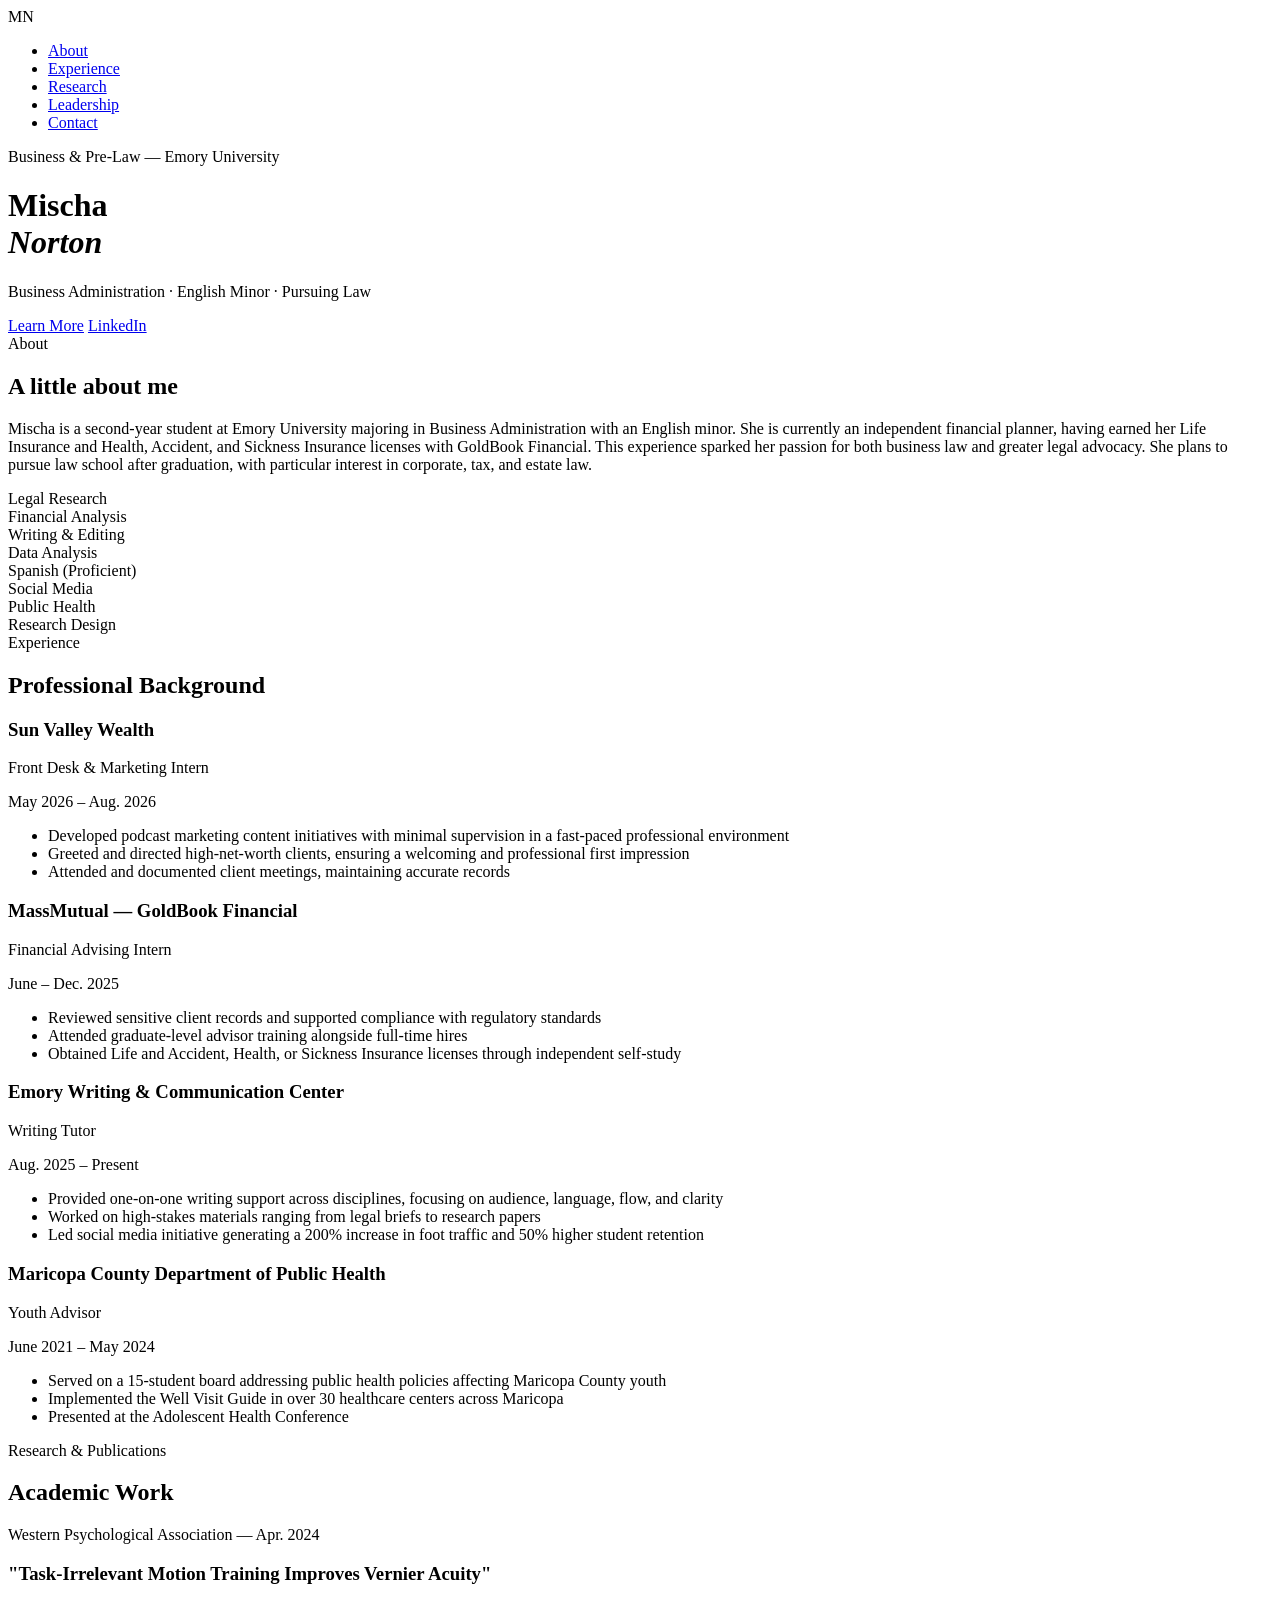
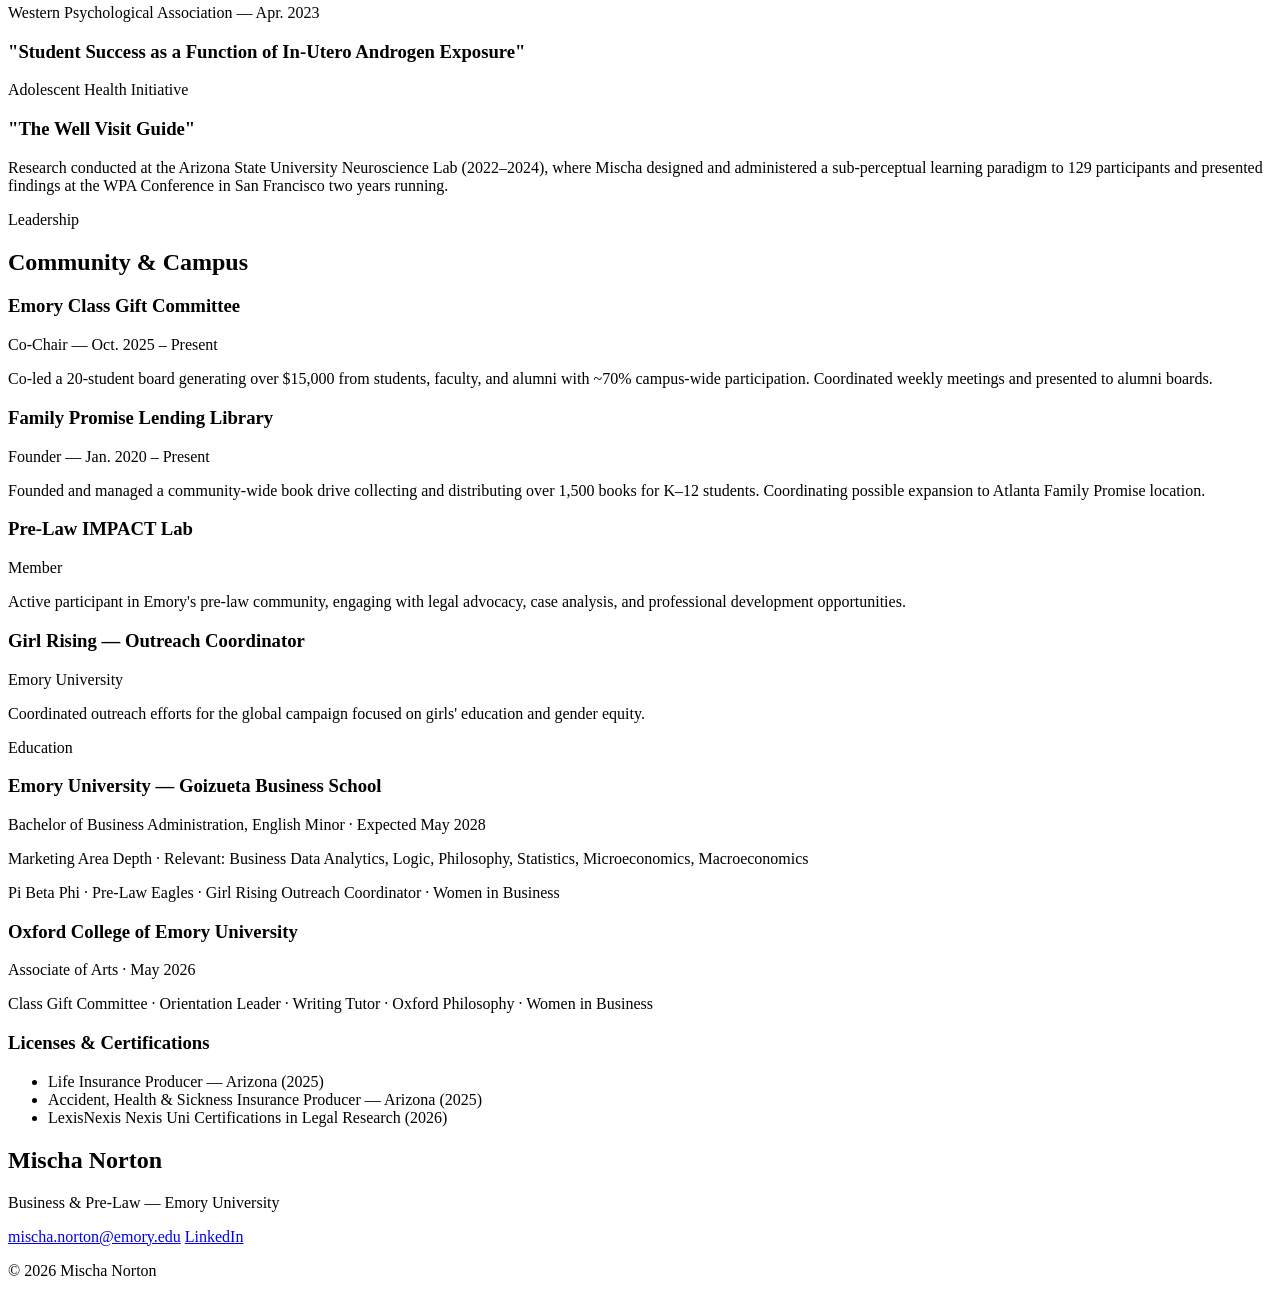
==== index.html @ 6b49c7af "Rename website to index.html" ====
<!DOCTYPE html>
<html lang="en">
  <head>
    <meta charset="UTF-8" />
    <meta name="viewport" content="width=device-width, initial-scale=1.0" />
    <title>Mischa Norton</title>
    <link rel="stylesheet" href="styles.css" />
    <link href="https://fonts.googleapis.com/css2?family=Cormorant+Garamond:ital,wght@0,300;0,400;0,500;0,600;1,300;1,400&family=DM+Sans:wght@300;400;500&display=swap" rel="stylesheet" />
  </head>
  <body>

    <!-- NAV -->
    <nav>
      <div class="nav-name">MN</div>
      <ul class="nav-links">
        <li><a href="#about">About</a></li>
        <li><a href="#experience">Experience</a></li>
        <li><a href="#research">Research</a></li>
        <li><a href="#leadership">Leadership</a></li>
        <li><a href="#contact">Contact</a></li>
      </ul>
    </nav>

    <!-- HERO -->
    <header class="hero">
      <div class="hero-inner">
        <p class="hero-eyebrow">Business &amp; Pre-Law &mdash; Emory University</p>
        <h1 class="hero-name">Mischa<br><em>Norton</em></h1>
        <p class="hero-sub">Business Administration &middot; English Minor &middot; Pursuing Law</p>
        <div class="hero-cta">
          <a href="#about" class="btn-primary">Learn More</a>
          <a href="https://www.linkedin.com/in/mischa-r-norton" target="_blank" class="btn-secondary">LinkedIn</a>
        </div>
      </div>
      <div class="hero-deco"></div>
    </header>

    <!-- ABOUT -->
    <section id="about" class="section section-light">
      <div class="container two-col">
        <div class="col-label">
          <span class="label">About</span>
        </div>
        <div class="col-content">
          <h2>A little about me</h2>
          <p class="about-text">
            Mischa is a second-year student at Emory University majoring in Business Administration with an English minor. She is currently an independent financial planner, having earned her Life Insurance and Health, Accident, and Sickness Insurance licenses with GoldBook Financial. This experience sparked her passion for both business law and greater legal advocacy. She plans to pursue law school after graduation, with particular interest in corporate, tax, and estate law.
          </p>
          <div class="skills-grid">
            <div class="skill-tag">Legal Research</div>
            <div class="skill-tag">Financial Analysis</div>
            <div class="skill-tag">Writing &amp; Editing</div>
            <div class="skill-tag">Data Analysis</div>
            <div class="skill-tag">Spanish (Proficient)</div>
            <div class="skill-tag">Social Media</div>
            <div class="skill-tag">Public Health</div>
            <div class="skill-tag">Research Design</div>
          </div>
        </div>
      </div>
    </section>

    <!-- EXPERIENCE -->
    <section id="experience" class="section section-blush">
      <div class="container">
        <div class="section-header">
          <span class="label">Experience</span>
          <h2>Professional Background</h2>
        </div>
        <div class="cards">

          <article class="card">
            <div class="card-top">
              <div>
                <h3>Sun Valley Wealth</h3>
                <p class="card-role">Front Desk &amp; Marketing Intern</p>
              </div>
              <span class="card-date">May 2026 &ndash; Aug. 2026</span>
            </div>
            <ul>
              <li>Developed podcast marketing content initiatives with minimal supervision in a fast-paced professional environment</li>
              <li>Greeted and directed high-net-worth clients, ensuring a welcoming and professional first impression</li>
              <li>Attended and documented client meetings, maintaining accurate records</li>
            </ul>
          </article>

          <article class="card">
            <div class="card-top">
              <div>
                <h3>MassMutual &mdash; GoldBook Financial</h3>
                <p class="card-role">Financial Advising Intern</p>
              </div>
              <span class="card-date">June &ndash; Dec. 2025</span>
            </div>
            <ul>
              <li>Reviewed sensitive client records and supported compliance with regulatory standards</li>
              <li>Attended graduate-level advisor training alongside full-time hires</li>
              <li>Obtained Life and Accident, Health, or Sickness Insurance licenses through independent self-study</li>
            </ul>
          </article>

          <article class="card">
            <div class="card-top">
              <div>
                <h3>Emory Writing &amp; Communication Center</h3>
                <p class="card-role">Writing Tutor</p>
              </div>
              <span class="card-date">Aug. 2025 &ndash; Present</span>
            </div>
            <ul>
              <li>Provided one-on-one writing support across disciplines, focusing on audience, language, flow, and clarity</li>
              <li>Worked on high-stakes materials ranging from legal briefs to research papers</li>
              <li>Led social media initiative generating a 200% increase in foot traffic and 50% higher student retention</li>
            </ul>
          </article>

          <article class="card">
            <div class="card-top">
              <div>
                <h3>Maricopa County Department of Public Health</h3>
                <p class="card-role">Youth Advisor</p>
              </div>
              <span class="card-date">June 2021 &ndash; May 2024</span>
            </div>
            <ul>
              <li>Served on a 15-student board addressing public health policies affecting Maricopa County youth</li>
              <li>Implemented the Well Visit Guide in over 30 healthcare centers across Maricopa</li>
              <li>Presented at the Adolescent Health Conference</li>
            </ul>
          </article>

        </div>
      </div>
    </section>

    <!-- RESEARCH -->
    <section id="research" class="section section-navy">
      <div class="container">
        <div class="section-header section-header-light">
          <span class="label label-light">Research &amp; Publications</span>
          <h2 class="light">Academic Work</h2>
        </div>
        <div class="research-grid">
          <div class="research-card">
            <p class="research-venue">Western Psychological Association &mdash; Apr. 2024</p>
            <h3 class="research-title">"Task-Irrelevant Motion Training Improves Vernier Acuity"</h3>
          </div>
          <div class="research-card">
            <p class="research-venue">Western Psychological Association &mdash; Apr. 2023</p>
            <h3 class="research-title">"Student Success as a Function of In-Utero Androgen Exposure"</h3>
          </div>
          <div class="research-card">
            <p class="research-venue">Adolescent Health Initiative</p>
            <h3 class="research-title">"The Well Visit Guide"</h3>
          </div>
        </div>
        <div class="research-note">
          <p>Research conducted at the Arizona State University Neuroscience Lab (2022&ndash;2024), where Mischa designed and administered a sub-perceptual learning paradigm to 129 participants and presented findings at the WPA Conference in San Francisco two years running.</p>
        </div>
      </div>
    </section>

    <!-- LEADERSHIP -->
    <section id="leadership" class="section section-light">
      <div class="container">
        <div class="section-header">
          <span class="label">Leadership</span>
          <h2>Community &amp; Campus</h2>
        </div>
        <div class="leadership-grid">

          <div class="leadership-item">
            <h3>Emory Class Gift Committee</h3>
            <p class="leadership-role">Co-Chair &mdash; Oct. 2025 &ndash; Present</p>
            <p>Co-led a 20-student board generating over $15,000 from students, faculty, and alumni with ~70% campus-wide participation. Coordinated weekly meetings and presented to alumni boards.</p>
          </div>

          <div class="leadership-item">
            <h3>Family Promise Lending Library</h3>
            <p class="leadership-role">Founder &mdash; Jan. 2020 &ndash; Present</p>
            <p>Founded and managed a community-wide book drive collecting and distributing over 1,500 books for K&ndash;12 students. Coordinating possible expansion to Atlanta Family Promise location.</p>
          </div>

          <div class="leadership-item">
            <h3>Pre-Law IMPACT Lab</h3>
            <p class="leadership-role">Member</p>
            <p>Active participant in Emory's pre-law community, engaging with legal advocacy, case analysis, and professional development opportunities.</p>
          </div>

          <div class="leadership-item">
            <h3>Girl Rising &mdash; Outreach Coordinator</h3>
            <p class="leadership-role">Emory University</p>
            <p>Coordinated outreach efforts for the global campaign focused on girls' education and gender equity.</p>
          </div>

        </div>
      </div>
    </section>

    <!-- EDUCATION -->
    <section class="section section-blush">
      <div class="container two-col">
        <div class="col-label">
          <span class="label">Education</span>
        </div>
        <div class="col-content">
          <div class="edu-item">
            <h3>Emory University &mdash; Goizueta Business School</h3>
            <p class="edu-degree">Bachelor of Business Administration, English Minor &middot; Expected May 2028</p>
            <p class="edu-detail">Marketing Area Depth &middot; Relevant: Business Data Analytics, Logic, Philosophy, Statistics, Microeconomics, Macroeconomics</p>
            <p class="edu-activities">Pi Beta Phi &middot; Pre-Law Eagles &middot; Girl Rising Outreach Coordinator &middot; Women in Business</p>
          </div>
          <div class="edu-divider"></div>
          <div class="edu-item">
            <h3>Oxford College of Emory University</h3>
            <p class="edu-degree">Associate of Arts &middot; May 2026</p>
            <p class="edu-activities">Class Gift Committee &middot; Orientation Leader &middot; Writing Tutor &middot; Oxford Philosophy &middot; Women in Business</p>
          </div>
          <div class="edu-divider"></div>
          <div class="certifications">
            <h3>Licenses &amp; Certifications</h3>
            <ul class="cert-list">
              <li>Life Insurance Producer &mdash; Arizona (2025)</li>
              <li>Accident, Health &amp; Sickness Insurance Producer &mdash; Arizona (2025)</li>
              <li>LexisNexis Nexis Uni Certifications in Legal Research (2026)</li>
            </ul>
          </div>
        </div>
      </div>
    </section>

    <!-- CONTACT -->
    <footer id="contact" class="footer">
      <div class="container footer-inner">
        <div class="footer-left">
          <h2 class="footer-name">Mischa Norton</h2>
          <p class="footer-tagline">Business &amp; Pre-Law &mdash; Emory University</p>
        </div>
        <div class="footer-links">
          <a href="mailto:mischa.norton@emory.edu">mischa.norton@emory.edu</a>
          <a href="https://www.linkedin.com/in/mischa-r-norton" target="_blank">LinkedIn</a>
        </div>
      </div>
      <p class="footer-copy">&copy; 2026 Mischa Norton</p>
    </footer>

  </body>
</html>
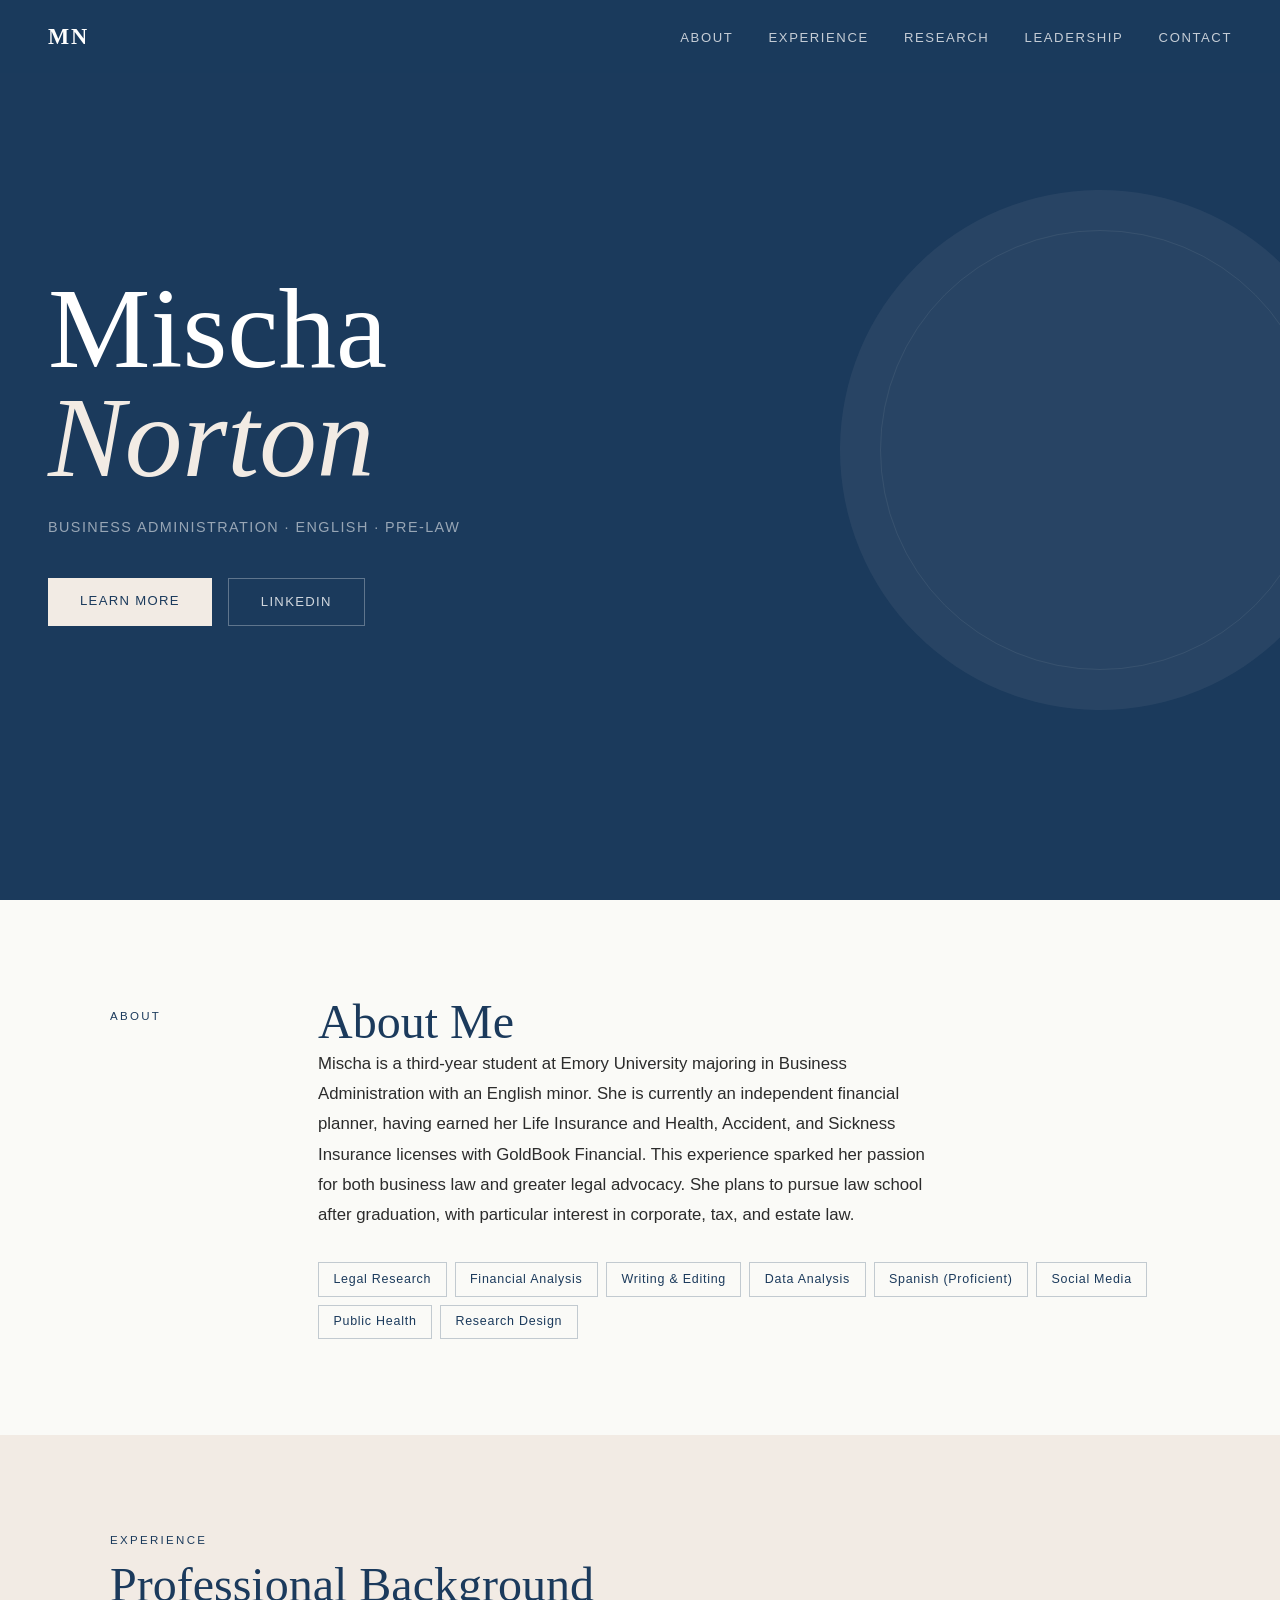
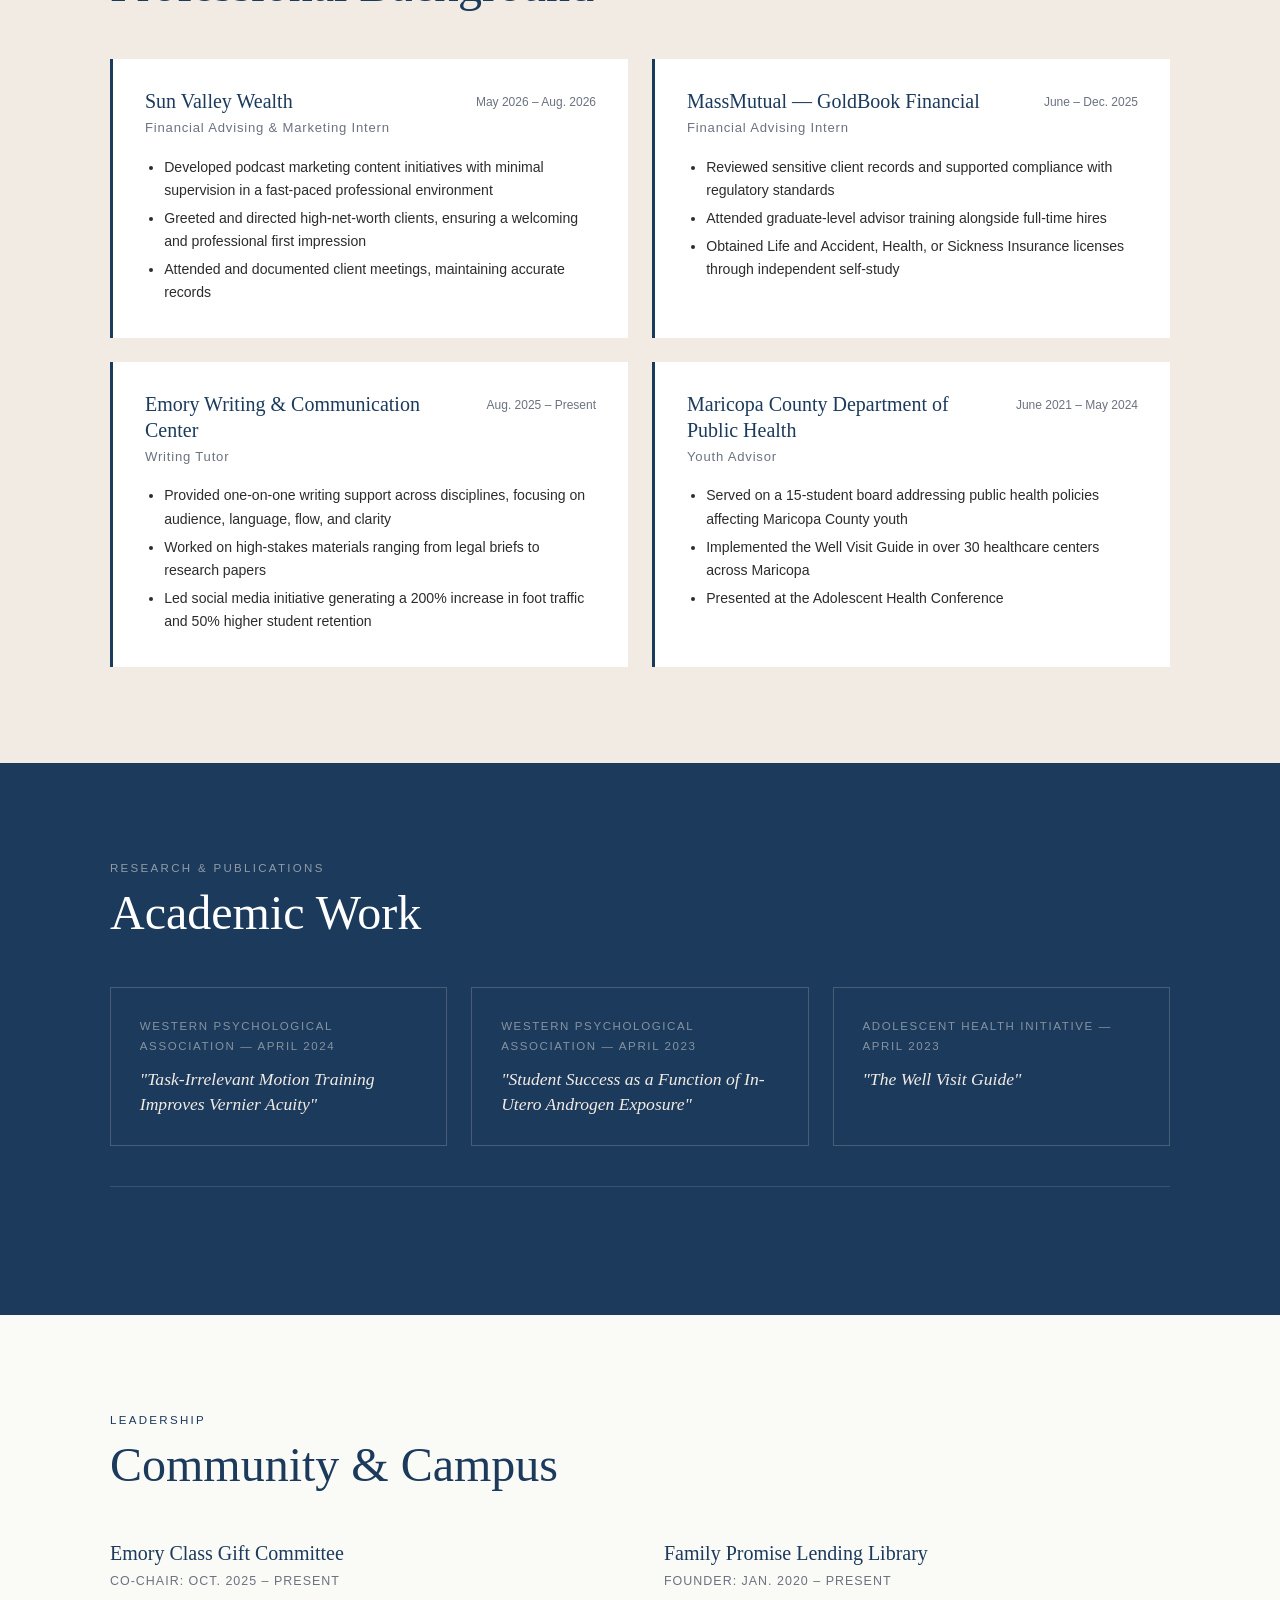
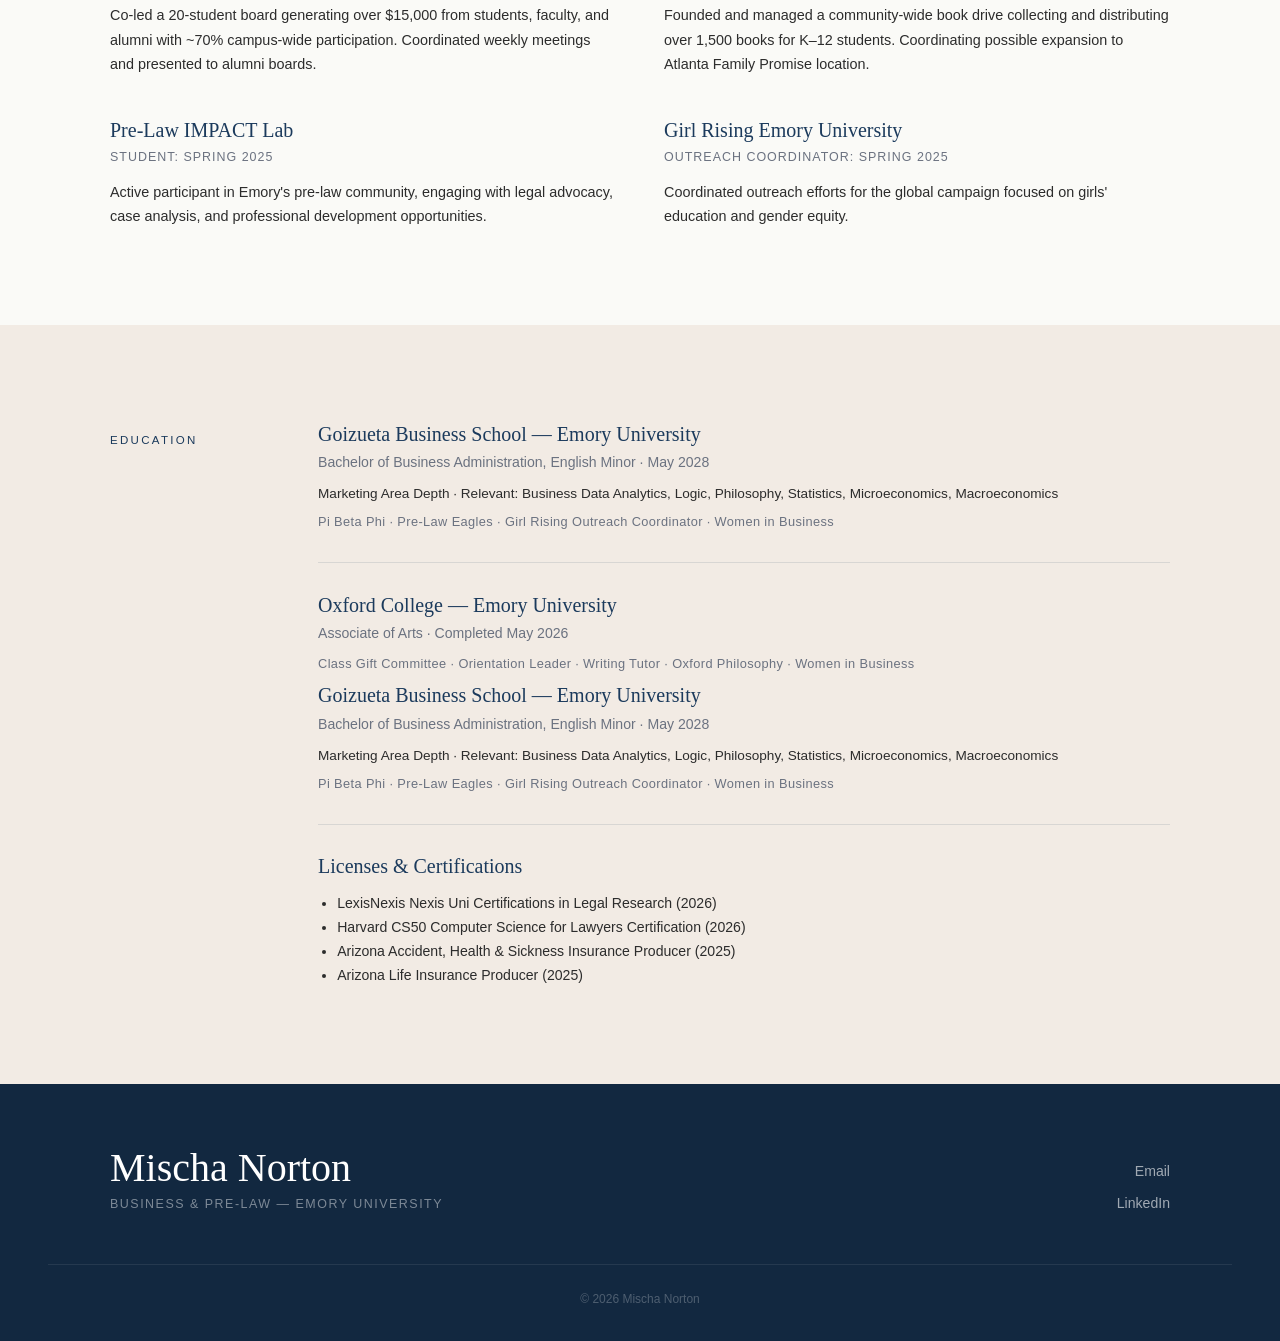
==== commit da54d619: "Add image battles and Crocodilo Casino" ====
--- a/index.html
+++ b/index.html
@@ -24,9 +24,8 @@
     <!-- HERO -->
     <header class="hero">
       <div class="hero-inner">
-        <p class="hero-eyebrow">Business &amp; Pre-Law &mdash; Emory University</p>
         <h1 class="hero-name">Mischa<br><em>Norton</em></h1>
-        <p class="hero-sub">Business Administration &middot; English Minor &middot; Pursuing Law</p>
+        <p class="hero-sub">Business Administration &middot; English  &middot; Pre-Law</p>
         <div class="hero-cta">
           <a href="#about" class="btn-primary">Learn More</a>
           <a href="https://www.linkedin.com/in/mischa-r-norton" target="_blank" class="btn-secondary">LinkedIn</a>
@@ -42,9 +41,9 @@
           <span class="label">About</span>
         </div>
         <div class="col-content">
-          <h2>A little about me</h2>
+          <h2>About Me</h2>
           <p class="about-text">
-            Mischa is a second-year student at Emory University majoring in Business Administration with an English minor. She is currently an independent financial planner, having earned her Life Insurance and Health, Accident, and Sickness Insurance licenses with GoldBook Financial. This experience sparked her passion for both business law and greater legal advocacy. She plans to pursue law school after graduation, with particular interest in corporate, tax, and estate law.
+            Mischa is a third-year student at Emory University majoring in Business Administration with an English minor. She is currently an independent financial planner, having earned her Life Insurance and Health, Accident, and Sickness Insurance licenses with GoldBook Financial. This experience sparked her passion for both business law and greater legal advocacy. She plans to pursue law school after graduation, with particular interest in corporate, tax, and estate law.
           </p>
           <div class="skills-grid">
             <div class="skill-tag">Legal Research</div>
@@ -73,7 +72,7 @@
             <div class="card-top">
               <div>
                 <h3>Sun Valley Wealth</h3>
-                <p class="card-role">Front Desk &amp; Marketing Intern</p>
+                <p class="card-role">Financial Advising &amp; Marketing Intern</p>
               </div>
               <span class="card-date">May 2026 &ndash; Aug. 2026</span>
             </div>
@@ -142,20 +141,19 @@
         </div>
         <div class="research-grid">
           <div class="research-card">
-            <p class="research-venue">Western Psychological Association &mdash; Apr. 2024</p>
+            <p class="research-venue">Western Psychological Association &mdash; April 2024</p>
             <h3 class="research-title">"Task-Irrelevant Motion Training Improves Vernier Acuity"</h3>
           </div>
           <div class="research-card">
-            <p class="research-venue">Western Psychological Association &mdash; Apr. 2023</p>
+            <p class="research-venue">Western Psychological Association &mdash; April 2023</p>
             <h3 class="research-title">"Student Success as a Function of In-Utero Androgen Exposure"</h3>
           </div>
           <div class="research-card">
-            <p class="research-venue">Adolescent Health Initiative</p>
+            <p class="research-venue">Adolescent Health Initiative &mdash; April 2023</p>
             <h3 class="research-title">"The Well Visit Guide"</h3>
           </div>
         </div>
         <div class="research-note">
-          <p>Research conducted at the Arizona State University Neuroscience Lab (2022&ndash;2024), where Mischa designed and administered a sub-perceptual learning paradigm to 129 participants and presented findings at the WPA Conference in San Francisco two years running.</p>
         </div>
       </div>
     </section>
@@ -171,25 +169,25 @@
 
           <div class="leadership-item">
             <h3>Emory Class Gift Committee</h3>
-            <p class="leadership-role">Co-Chair &mdash; Oct. 2025 &ndash; Present</p>
+            <p class="leadership-role">Co-Chair: Oct. 2025 &ndash; Present</p>
             <p>Co-led a 20-student board generating over $15,000 from students, faculty, and alumni with ~70% campus-wide participation. Coordinated weekly meetings and presented to alumni boards.</p>
           </div>
 
           <div class="leadership-item">
             <h3>Family Promise Lending Library</h3>
-            <p class="leadership-role">Founder &mdash; Jan. 2020 &ndash; Present</p>
+            <p class="leadership-role">Founder: Jan. 2020 &ndash; Present</p>
             <p>Founded and managed a community-wide book drive collecting and distributing over 1,500 books for K&ndash;12 students. Coordinating possible expansion to Atlanta Family Promise location.</p>
           </div>
 
           <div class="leadership-item">
             <h3>Pre-Law IMPACT Lab</h3>
-            <p class="leadership-role">Member</p>
+            <p class="leadership-role">Student: Spring 2025</p>
             <p>Active participant in Emory's pre-law community, engaging with legal advocacy, case analysis, and professional development opportunities.</p>
           </div>
 
           <div class="leadership-item">
-            <h3>Girl Rising &mdash; Outreach Coordinator</h3>
-            <p class="leadership-role">Emory University</p>
+            <h3>Girl Rising Emory University</h3>
+            <p class="leadership-role">Outreach Coordinator: Spring 2025</p>
             <p>Coordinated outreach efforts for the global campaign focused on girls' education and gender equity.</p>
           </div>
 
@@ -205,24 +203,32 @@
         </div>
         <div class="col-content">
           <div class="edu-item">
-            <h3>Emory University &mdash; Goizueta Business School</h3>
-            <p class="edu-degree">Bachelor of Business Administration, English Minor &middot; Expected May 2028</p>
+            <h3>Goizueta Business School — Emory University</h3>
+            <p class="edu-degree">Bachelor of Business Administration, English Minor &middot; May 2028</p>
             <p class="edu-detail">Marketing Area Depth &middot; Relevant: Business Data Analytics, Logic, Philosophy, Statistics, Microeconomics, Macroeconomics</p>
             <p class="edu-activities">Pi Beta Phi &middot; Pre-Law Eagles &middot; Girl Rising Outreach Coordinator &middot; Women in Business</p>
           </div>
           <div class="edu-divider"></div>
           <div class="edu-item">
-            <h3>Oxford College of Emory University</h3>
-            <p class="edu-degree">Associate of Arts &middot; May 2026</p>
+            <h3>Oxford College — Emory University</h3>
+            <p class="edu-degree">Associate of Arts &middot; Completed May 2026</p>
             <p class="edu-activities">Class Gift Committee &middot; Orientation Leader &middot; Writing Tutor &middot; Oxford Philosophy &middot; Women in Business</p>
+          </div>
+          <div class="edu-item">
+            <h3>Goizueta Business School — Emory University</h3>
+            <p class="edu-degree">Bachelor of Business Administration, English Minor &middot; May 2028</p>
+            <p class="edu-detail">Marketing Area Depth &middot; Relevant: Business Data Analytics, Logic, Philosophy, Statistics, Microeconomics, Macroeconomics</p>
+            <p class="edu-activities">Pi Beta Phi &middot; Pre-Law Eagles &middot; Girl Rising Outreach Coordinator &middot; Women in Business</p>
           </div>
           <div class="edu-divider"></div>
           <div class="certifications">
             <h3>Licenses &amp; Certifications</h3>
             <ul class="cert-list">
-              <li>Life Insurance Producer &mdash; Arizona (2025)</li>
-              <li>Accident, Health &amp; Sickness Insurance Producer &mdash; Arizona (2025)</li>
               <li>LexisNexis Nexis Uni Certifications in Legal Research (2026)</li>
+              <li>Harvard CS50 Computer Science for Lawyers Certification (2026)</li>
+              
+              <li>Arizona Accident, Health &amp; Sickness Insurance Producer (2025)</li>
+              <li>Arizona Life Insurance Producer (2025)</li>
             </ul>
           </div>
         </div>
@@ -237,7 +243,7 @@
           <p class="footer-tagline">Business &amp; Pre-Law &mdash; Emory University</p>
         </div>
         <div class="footer-links">
-          <a href="mailto:mischa.norton@emory.edu">mischa.norton@emory.edu</a>
+          <a href="mailto:mischa.norton@emory.edu">Email</a>
           <a href="https://www.linkedin.com/in/mischa-r-norton" target="_blank">LinkedIn</a>
         </div>
       </div>
--- a/styles.css
+++ b/styles.css
@@ -0,0 +1,529 @@
+/* =====================
+   CSS VARIABLES
+   ===================== */
+:root {
+  --navy:       #1B3A5C;
+  --navy-deep:  #122840;
+  --blush:      #F2EBE4;
+  --blush-dark: #E8DDD4;
+  --white:      #FFFFFF;
+  --cream:      #FAFAF7;
+  --charcoal:   #2C2C2C;
+  --mid:        #6B7280;
+  --accent:     #1B3A5C;
+  --font-display: 'Cormorant Garamond', Georgia, serif;
+  --font-body:    'DM Sans', sans-serif;
+}
+
+/* =====================
+   RESET & BASE
+   ===================== */
+*, *::before, *::after { box-sizing: border-box; margin: 0; padding: 0; }
+
+html { scroll-behavior: smooth; }
+
+body {
+  font-family: var(--font-body);
+  color: var(--charcoal);
+  background: var(--cream);
+  font-size: 16px;
+  line-height: 1.7;
+  -webkit-font-smoothing: antialiased;
+}
+
+img { display: block; max-width: 100%; }
+
+a { color: inherit; text-decoration: none; }
+
+ul { list-style: none; }
+
+/* =====================
+   NAV
+   ===================== */
+nav {
+  position: fixed;
+  top: 0; left: 0; right: 0;
+  z-index: 100;
+  display: flex;
+  align-items: center;
+  justify-content: space-between;
+  padding: 1.1rem 3rem;
+  background: rgba(27, 58, 92, 0.97);
+  backdrop-filter: blur(8px);
+}
+
+.nav-name {
+  font-family: var(--font-display);
+  font-size: 1.4rem;
+  font-weight: 600;
+  color: var(--white);
+  letter-spacing: 0.08em;
+}
+
+.nav-links {
+  display: flex;
+  gap: 2.2rem;
+}
+
+.nav-links a {
+  font-size: 0.82rem;
+  font-weight: 400;
+  letter-spacing: 0.12em;
+  text-transform: uppercase;
+  color: rgba(255,255,255,0.75);
+  transition: color 0.2s;
+}
+
+.nav-links a:hover { color: var(--white); }
+
+/* =====================
+   HERO
+   ===================== */
+.hero {
+  min-height: 100vh;
+  background: var(--navy);
+  display: flex;
+  align-items: center;
+  position: relative;
+  overflow: hidden;
+  padding: 0 3rem;
+}
+
+.hero-deco {
+  position: absolute;
+  right: -80px;
+  top: 50%;
+  transform: translateY(-50%);
+  width: 520px;
+  height: 520px;
+  border-radius: 50%;
+  background: rgba(242, 235, 228, 0.06);
+  pointer-events: none;
+}
+
+.hero-deco::before {
+  content: '';
+  position: absolute;
+  inset: 40px;
+  border-radius: 50%;
+  border: 1px solid rgba(242, 235, 228, 0.08);
+}
+
+.hero-inner {
+  max-width: 700px;
+  animation: fadeUp 0.9s ease both;
+}
+
+@keyframes fadeUp {
+  from { opacity: 0; transform: translateY(24px); }
+  to   { opacity: 1; transform: translateY(0); }
+}
+
+.hero-eyebrow {
+  font-size: 0.8rem;
+  letter-spacing: 0.18em;
+  text-transform: uppercase;
+  color: rgba(242, 235, 228, 0.6);
+  margin-bottom: 1.2rem;
+}
+
+.hero-name {
+  font-family: var(--font-display);
+  font-size: clamp(4rem, 9vw, 7.5rem);
+  font-weight: 300;
+  line-height: 0.95;
+  color: var(--white);
+  margin-bottom: 1.4rem;
+}
+
+.hero-name em {
+  font-style: italic;
+  color: var(--blush);
+}
+
+.hero-sub {
+  font-size: 0.9rem;
+  letter-spacing: 0.1em;
+  color: rgba(255,255,255,0.55);
+  margin-bottom: 2.4rem;
+  text-transform: uppercase;
+}
+
+.hero-cta {
+  display: flex;
+  gap: 1rem;
+  flex-wrap: wrap;
+}
+
+.btn-primary {
+  display: inline-block;
+  padding: 0.75rem 2rem;
+  background: var(--blush);
+  color: var(--navy);
+  font-size: 0.82rem;
+  font-weight: 500;
+  letter-spacing: 0.1em;
+  text-transform: uppercase;
+  transition: background 0.2s, color 0.2s;
+}
+
+.btn-primary:hover {
+  background: var(--white);
+}
+
+.btn-secondary {
+  display: inline-block;
+  padding: 0.75rem 2rem;
+  border: 1px solid rgba(255,255,255,0.3);
+  color: rgba(255,255,255,0.8);
+  font-size: 0.82rem;
+  font-weight: 400;
+  letter-spacing: 0.1em;
+  text-transform: uppercase;
+  transition: border-color 0.2s, color 0.2s;
+}
+
+.btn-secondary:hover {
+  border-color: var(--blush);
+  color: var(--blush);
+}
+
+/* =====================
+   SECTION SHELLS
+   ===================== */
+.section { padding: 6rem 3rem; }
+
+.section-light { background: var(--cream); }
+.section-blush { background: var(--blush); }
+.section-navy  { background: var(--navy); }
+
+.container { max-width: 1060px; margin: 0 auto; }
+
+.two-col {
+  display: grid;
+  grid-template-columns: 160px 1fr;
+  gap: 3rem;
+}
+
+.col-label { padding-top: 0.3rem; }
+
+/* =====================
+   LABELS & HEADINGS
+   ===================== */
+.label {
+  font-size: 0.72rem;
+  letter-spacing: 0.2em;
+  text-transform: uppercase;
+  color: var(--navy);
+  font-weight: 500;
+}
+
+.label-light { color: rgba(242,235,228,0.55); }
+
+.section-header { margin-bottom: 3rem; }
+.section-header .label { display: block; margin-bottom: 0.5rem; }
+
+h2 {
+  font-family: var(--font-display);
+  font-size: clamp(2rem, 4vw, 3rem);
+  font-weight: 400;
+  line-height: 1.1;
+  color: var(--navy);
+}
+
+h2.light { color: var(--white); }
+
+h3 {
+  font-family: var(--font-display);
+  font-size: 1.25rem;
+  font-weight: 500;
+  color: var(--navy);
+  line-height: 1.3;
+}
+
+/* =====================
+   ABOUT
+   ===================== */
+.about-text {
+  font-size: 1.05rem;
+  line-height: 1.8;
+  color: var(--charcoal);
+  margin-bottom: 2rem;
+  max-width: 620px;
+}
+
+.skills-grid {
+  display: flex;
+  flex-wrap: wrap;
+  gap: 0.5rem;
+}
+
+.skill-tag {
+  padding: 0.35rem 0.9rem;
+  border: 1px solid rgba(27,58,92,0.25);
+  font-size: 0.78rem;
+  letter-spacing: 0.06em;
+  color: var(--navy);
+  background: transparent;
+  transition: background 0.2s, color 0.2s;
+}
+
+.skill-tag:hover {
+  background: var(--navy);
+  color: var(--white);
+}
+
+/* =====================
+   EXPERIENCE CARDS
+   ===================== */
+.cards {
+  display: grid;
+  grid-template-columns: 1fr 1fr;
+  gap: 1.5rem;
+}
+
+.card {
+  background: var(--white);
+  padding: 1.8rem 2rem;
+  border-left: 3px solid var(--navy);
+  transition: transform 0.2s, box-shadow 0.2s;
+}
+
+.card:hover {
+  transform: translateY(-3px);
+  box-shadow: 0 8px 24px rgba(27,58,92,0.1);
+}
+
+.card-top {
+  display: flex;
+  justify-content: space-between;
+  align-items: flex-start;
+  gap: 1rem;
+  margin-bottom: 1rem;
+}
+
+.card-role {
+  font-size: 0.82rem;
+  letter-spacing: 0.06em;
+  color: var(--mid);
+  margin-top: 0.2rem;
+}
+
+.card-date {
+  font-size: 0.75rem;
+  color: var(--mid);
+  white-space: nowrap;
+  margin-top: 0.25rem;
+}
+
+.card ul {
+  list-style: disc;
+  padding-left: 1.2rem;
+}
+
+.card li {
+  font-size: 0.88rem;
+  color: var(--charcoal);
+  line-height: 1.65;
+  margin-bottom: 0.3rem;
+}
+
+/* =====================
+   RESEARCH
+   ===================== */
+.research-grid {
+  display: grid;
+  grid-template-columns: repeat(3, 1fr);
+  gap: 1.5rem;
+  margin-bottom: 2.5rem;
+}
+
+.research-card {
+  border: 1px solid rgba(242,235,228,0.2);
+  padding: 1.8rem;
+  transition: background 0.2s;
+}
+
+.research-card:hover {
+  background: rgba(242,235,228,0.05);
+}
+
+.research-venue {
+  font-size: 0.72rem;
+  letter-spacing: 0.14em;
+  text-transform: uppercase;
+  color: rgba(242,235,228,0.5);
+  margin-bottom: 0.7rem;
+}
+
+.research-title {
+  font-family: var(--font-display);
+  font-size: 1.1rem;
+  font-weight: 400;
+  font-style: italic;
+  color: var(--blush);
+  line-height: 1.4;
+}
+
+.research-note {
+  border-top: 1px solid rgba(242,235,228,0.15);
+  padding-top: 2rem;
+}
+
+.research-note p {
+  font-size: 0.9rem;
+  color: rgba(242,235,228,0.6);
+  max-width: 680px;
+  line-height: 1.75;
+}
+
+/* =====================
+   LEADERSHIP
+   ===================== */
+.leadership-grid {
+  display: grid;
+  grid-template-columns: 1fr 1fr;
+  gap: 2.5rem 3rem;
+}
+
+.leadership-item h3 {
+  margin-bottom: 0.3rem;
+}
+
+.leadership-role {
+  font-size: 0.78rem;
+  letter-spacing: 0.08em;
+  text-transform: uppercase;
+  color: var(--mid);
+  margin-bottom: 0.7rem;
+}
+
+.leadership-item p:last-child {
+  font-size: 0.9rem;
+  color: var(--charcoal);
+  line-height: 1.7;
+}
+
+/* =====================
+   EDUCATION
+   ===================== */
+.edu-item { margin-bottom: 0.5rem; }
+
+.edu-degree {
+  font-size: 0.88rem;
+  color: var(--mid);
+  margin-top: 0.3rem;
+  margin-bottom: 0.4rem;
+}
+
+.edu-detail {
+  font-size: 0.85rem;
+  color: var(--charcoal);
+  margin-bottom: 0.4rem;
+}
+
+.edu-activities {
+  font-size: 0.8rem;
+  color: var(--mid);
+  letter-spacing: 0.03em;
+}
+
+.edu-divider {
+  height: 1px;
+  background: rgba(27,58,92,0.12);
+  margin: 1.8rem 0;
+}
+
+.certifications h3 { margin-bottom: 0.8rem; }
+
+.cert-list {
+  list-style: disc;
+  padding-left: 1.2rem;
+}
+
+.cert-list li {
+  font-size: 0.88rem;
+  color: var(--charcoal);
+  line-height: 1.7;
+}
+
+/* =====================
+   FOOTER
+   ===================== */
+.footer {
+  background: var(--navy-deep);
+  padding: 4rem 3rem 2rem;
+  color: var(--white);
+}
+
+.footer-inner {
+  display: flex;
+  justify-content: space-between;
+  align-items: flex-end;
+  gap: 2rem;
+  margin-bottom: 3rem;
+  flex-wrap: wrap;
+}
+
+.footer-name {
+  font-family: var(--font-display);
+  font-size: 2.5rem;
+  font-weight: 300;
+  color: var(--white);
+  line-height: 1;
+  margin-bottom: 0.4rem;
+}
+
+.footer-tagline {
+  font-size: 0.78rem;
+  letter-spacing: 0.12em;
+  text-transform: uppercase;
+  color: rgba(255,255,255,0.45);
+}
+
+.footer-links {
+  display: flex;
+  flex-direction: column;
+  align-items: flex-end;
+  gap: 0.5rem;
+}
+
+.footer-links a {
+  font-size: 0.88rem;
+  color: rgba(255,255,255,0.6);
+  transition: color 0.2s;
+}
+
+.footer-links a:hover { color: var(--blush); }
+
+.footer-copy {
+  font-size: 0.75rem;
+  color: rgba(255,255,255,0.25);
+  text-align: center;
+  border-top: 1px solid rgba(255,255,255,0.08);
+  padding-top: 1.5rem;
+}
+
+/* =====================
+   RESPONSIVE
+   ===================== */
+@media (max-width: 768px) {
+  nav { padding: 1rem 1.5rem; }
+  .nav-links { gap: 1.2rem; }
+  .nav-links a { font-size: 0.75rem; }
+
+  .hero { padding: 6rem 1.5rem 3rem; }
+  .section { padding: 4rem 1.5rem; }
+
+  .two-col {
+    grid-template-columns: 1fr;
+    gap: 1rem;
+  }
+
+  .cards { grid-template-columns: 1fr; }
+  .research-grid { grid-template-columns: 1fr; }
+  .leadership-grid { grid-template-columns: 1fr; }
+
+  .footer-inner { flex-direction: column; align-items: flex-start; }
+  .footer-links { align-items: flex-start; }
+}
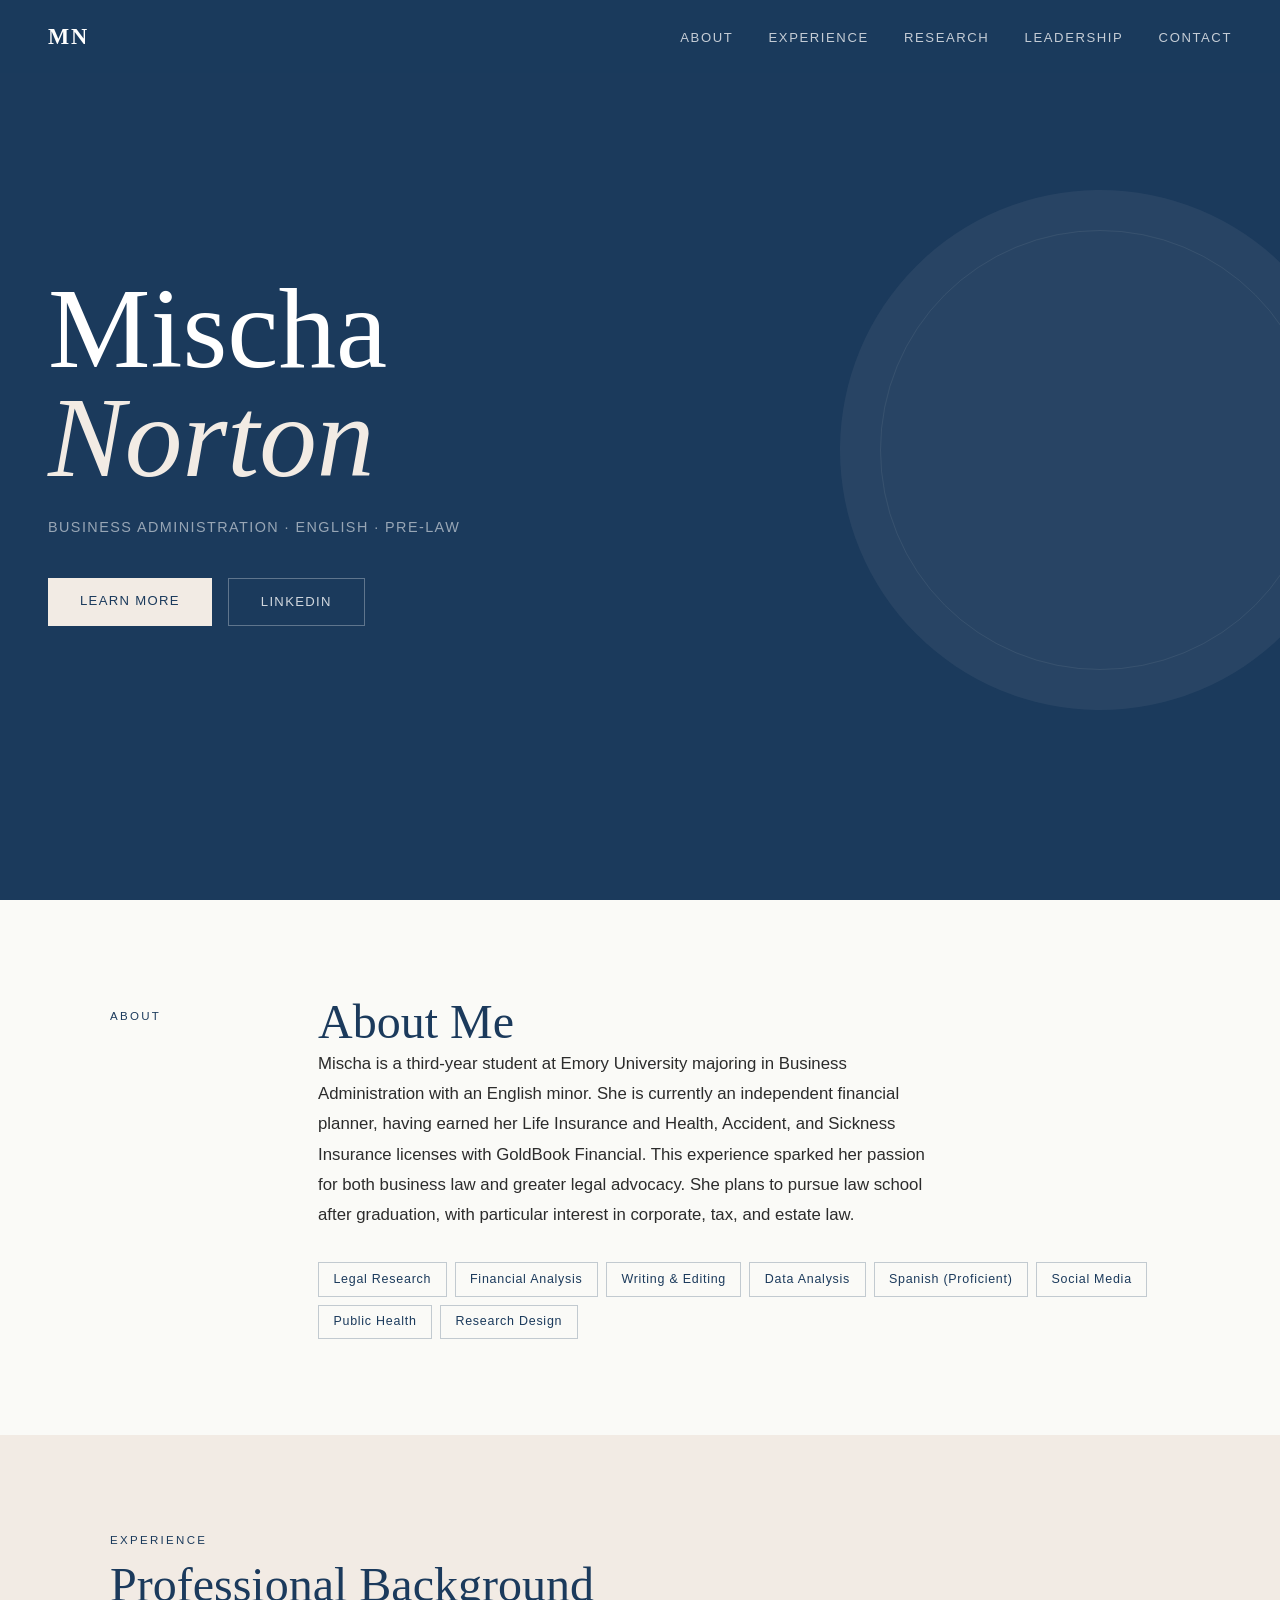
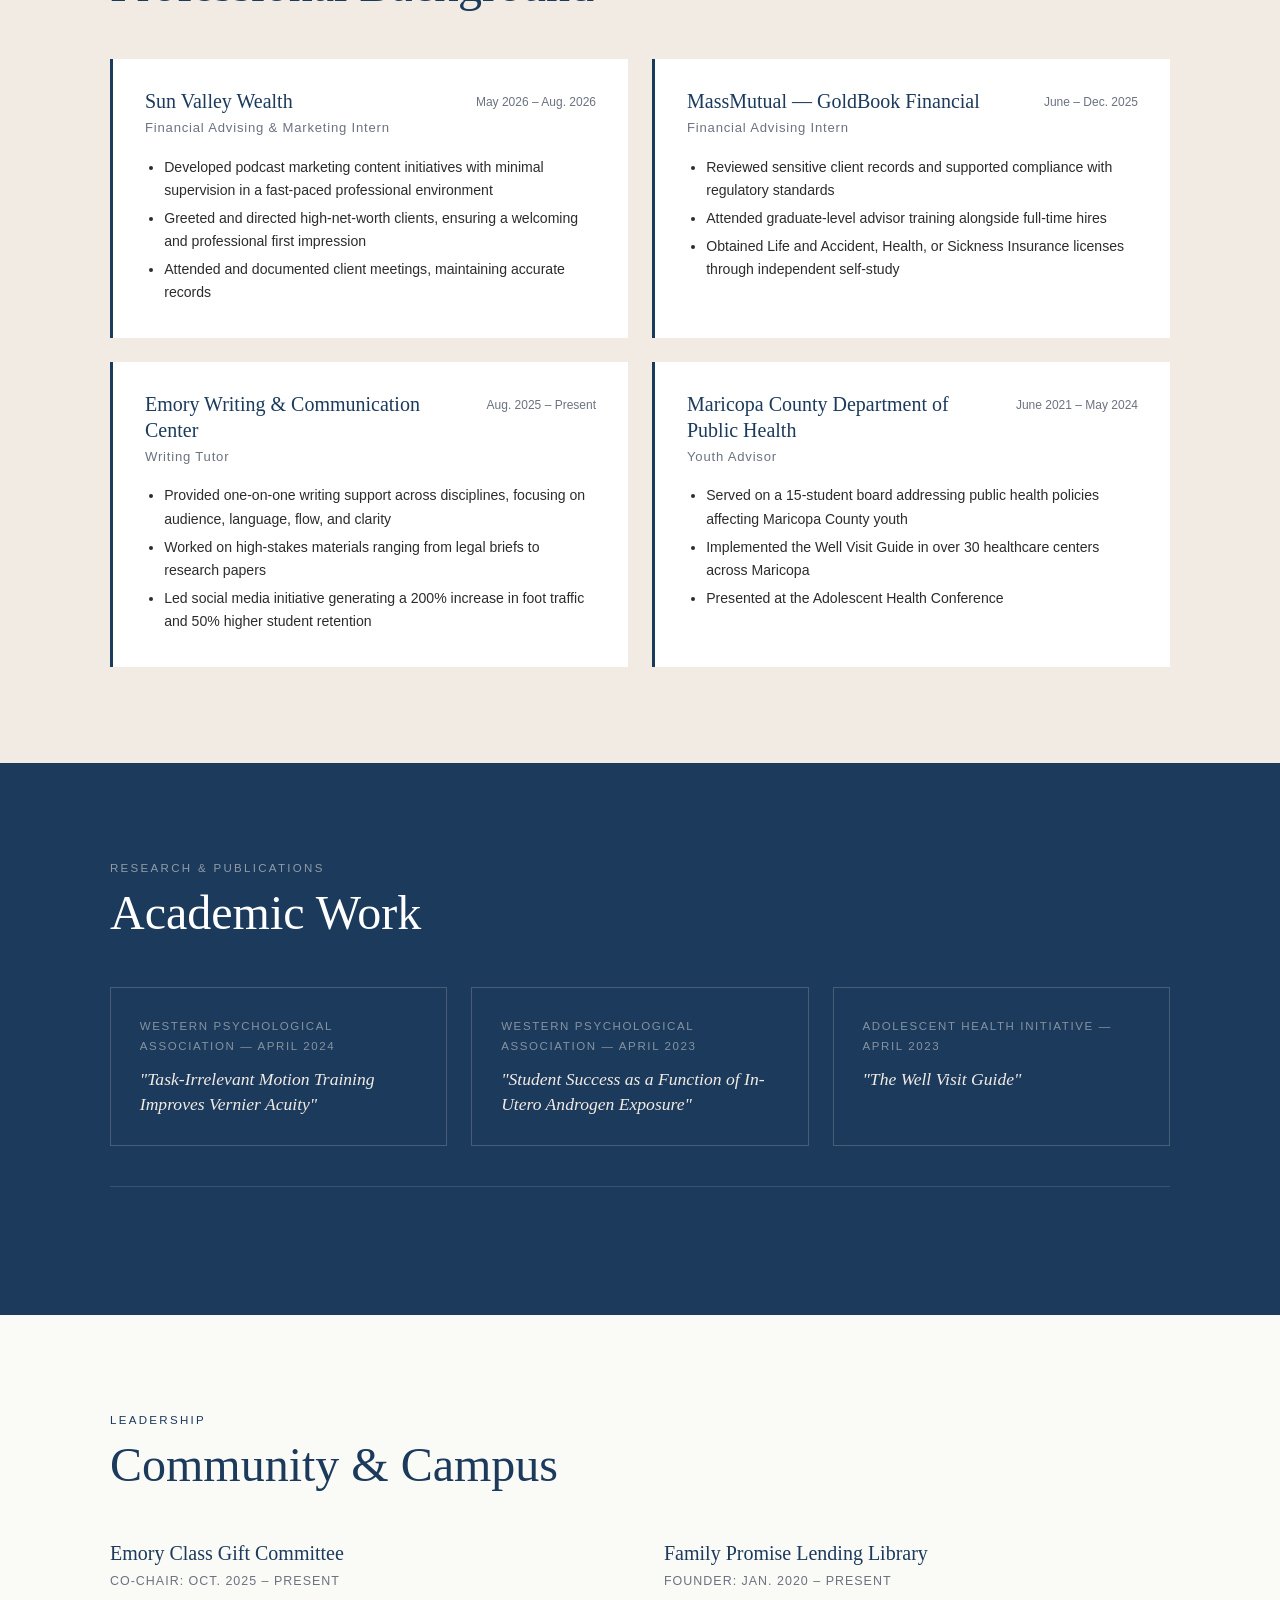
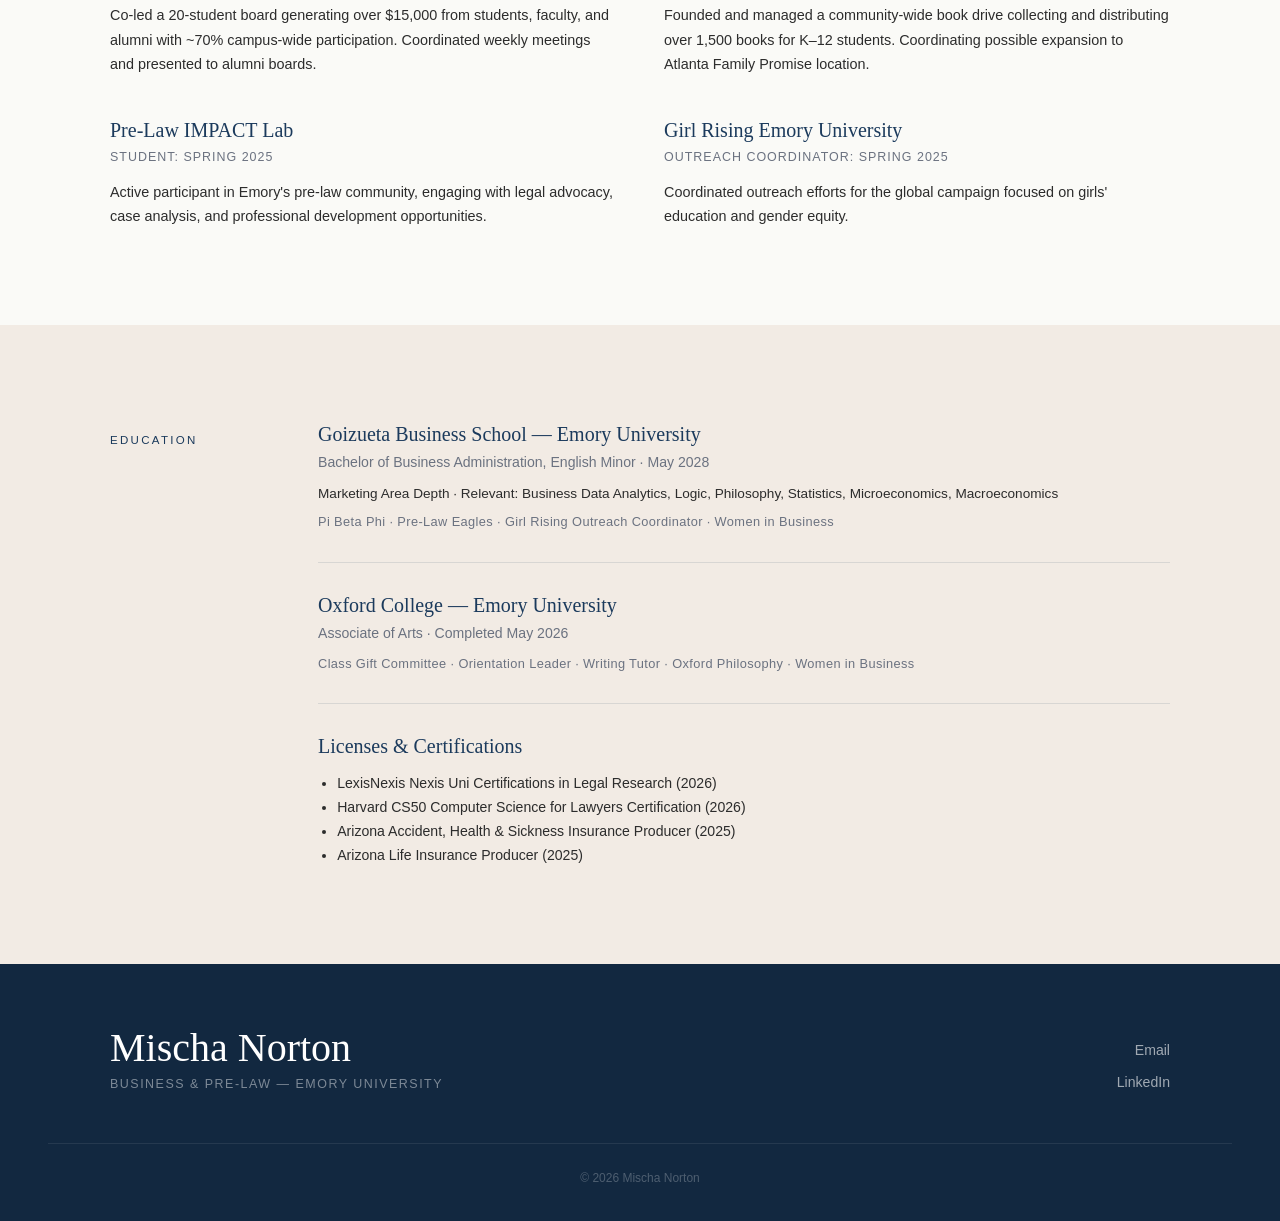
==== commit b417eca9: "Add regions boss and casino upgrades" ====
--- a/index.html
+++ b/index.html
@@ -214,12 +214,7 @@
             <p class="edu-degree">Associate of Arts &middot; Completed May 2026</p>
             <p class="edu-activities">Class Gift Committee &middot; Orientation Leader &middot; Writing Tutor &middot; Oxford Philosophy &middot; Women in Business</p>
           </div>
-          <div class="edu-item">
-            <h3>Goizueta Business School — Emory University</h3>
-            <p class="edu-degree">Bachelor of Business Administration, English Minor &middot; May 2028</p>
-            <p class="edu-detail">Marketing Area Depth &middot; Relevant: Business Data Analytics, Logic, Philosophy, Statistics, Microeconomics, Macroeconomics</p>
-            <p class="edu-activities">Pi Beta Phi &middot; Pre-Law Eagles &middot; Girl Rising Outreach Coordinator &middot; Women in Business</p>
-          </div>
+          
           <div class="edu-divider"></div>
           <div class="certifications">
             <h3>Licenses &amp; Certifications</h3>
